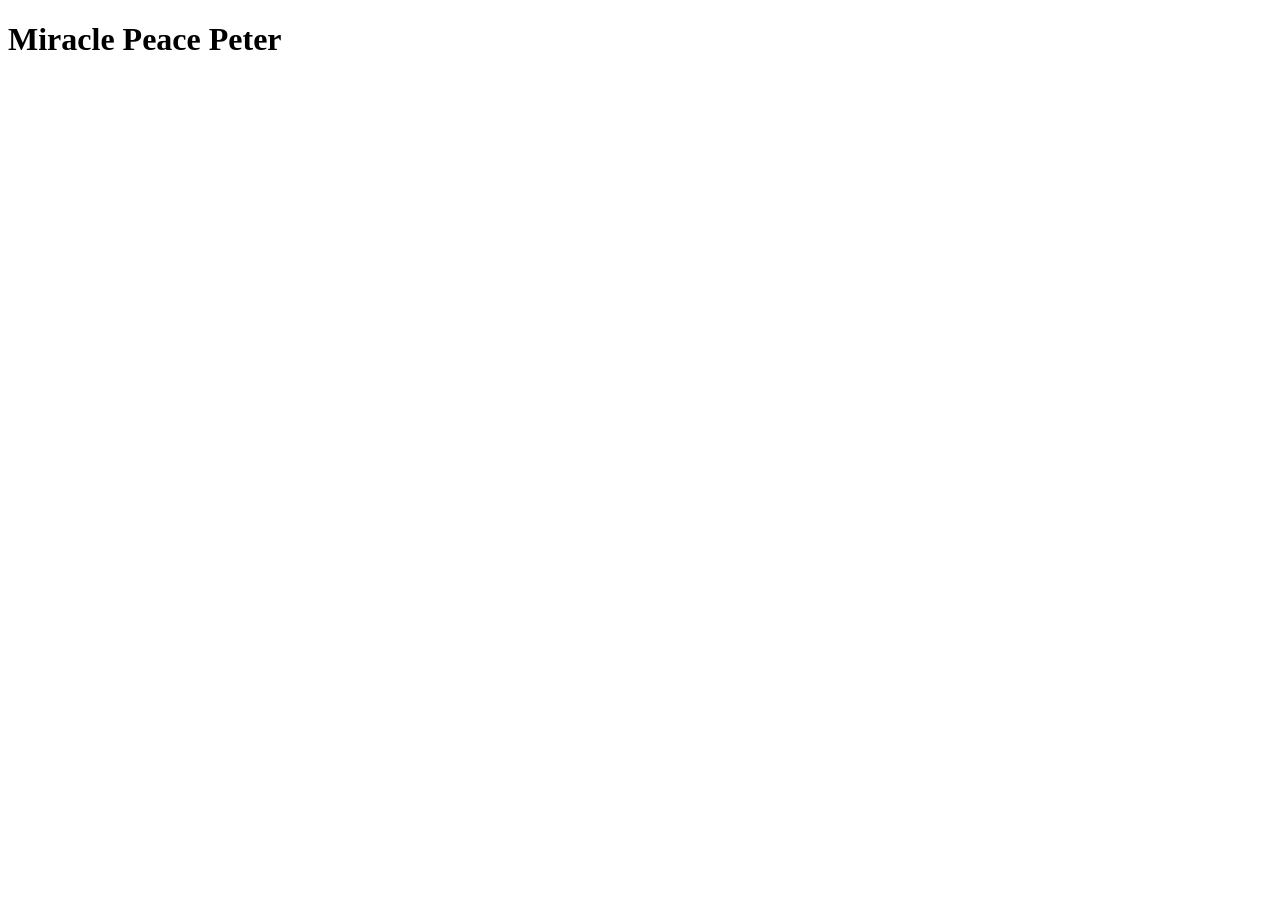
==== index.html @ 1c073b3a "h1" ====
<!DOCTYPE html>
<html lang="en">
<head>
    <meta charset="UTF-8">
    <meta name="viewport" content="width=device-width, initial-scale=1.0">
    <title>Document</title>
</head>
<body>
    <h1>Miracle Peace Peter</h1>
    
</body>
</html>
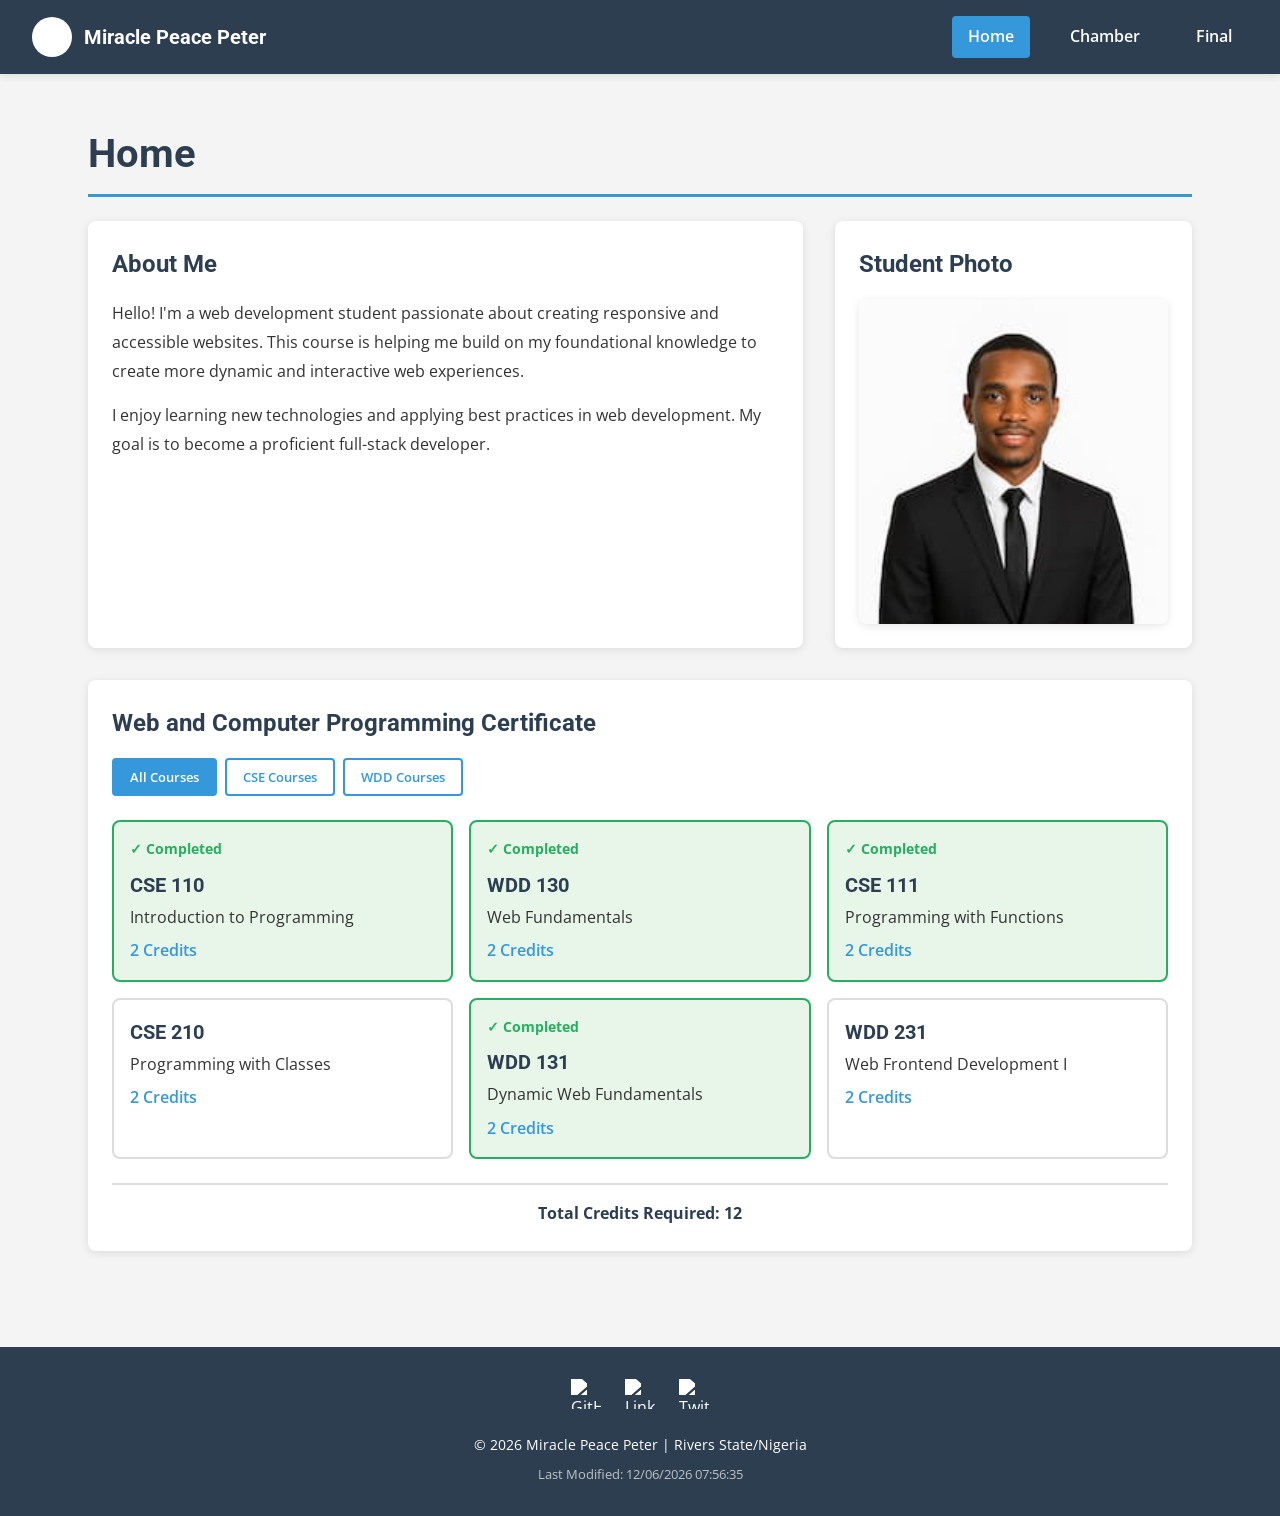
==== commit 3e0a582e: "new prog" ====
--- a/index.html
+++ b/index.html
@@ -1,12 +1,117 @@
 <!DOCTYPE html>
-<html lang="en">
+<html lang="en-US">
+
 <head>
     <meta charset="UTF-8">
     <meta name="viewport" content="width=device-width, initial-scale=1.0">
-    <title>Document</title>
+    <meta name="description" content="WDD 231 - Web Frontend Development I course home page by Miracle Peace Peter">
+    <meta name="author" content="Miracle Peace Peter">
+
+    <title>Miracle Peace Peter - WDD 231</title>
+
+    <!-- Google Fonts -->
+    <link rel="preconnect" href="https://fonts.googleapis.com">
+    <link rel="preconnect" href="https://fonts.gstatic.com" crossorigin>
+    <link href="https://fonts.googleapis.com/css2?family=Roboto:wght@400;700&family=Open+Sans:wght@400;600&display=swap"
+        rel="stylesheet">
+
+    <!-- CSS -->
+    <link rel="stylesheet" href="styles/normalize.css">
+    <link rel="stylesheet" href="styles/small.css">
+    <link rel="stylesheet" href="styles/larger.css">
+
+    <!-- Favicon -->
+    <link rel="icon" href="images/favicon.ico">
 </head>
+
 <body>
-    <h1>Miracle Peace Peter</h1>
-    
+    <header>
+        <div class="logo-container">
+            <img src="images/logo.png" alt="Site Logo" class="logo" width="50" height="50">
+            <span class="site-name">Miracle Peace Peter</span>
+        </div>
+        <button class="hamburger" aria-label="Toggle navigation menu" aria-expanded="false">
+            <span></span>
+            <span></span>
+            <span></span>
+        </button>
+        <nav>
+            <ul class="nav-menu">
+                <li><a href="#" class="active">Home</a></li>
+                <li><a href="#">Chamber</a></li>
+                <li><a href="#">Final</a></li>
+            </ul>
+        </nav>
+    </header>
+
+    <main>
+        <h1>Home</h1>
+
+        <div class="content-grid">
+            <!-- Section 1: About Me -->
+            <section class="about-section">
+                <h2>About Me</h2>
+                <div class="about-content">
+                    <p>Hello! I'm a web development student passionate about creating responsive and accessible
+                        websites. This course is helping me build on my foundational knowledge to create more dynamic
+                        and interactive web experiences.</p>
+                    <p>I enjoy learning new technologies and applying best practices in web development. My goal is to
+                        become a proficient full-stack developer.</p>
+                </div>
+            </section>
+
+            <!-- Section 2: Student Photo -->
+            <section class="photo-section">
+                <h2>Student Photo</h2>
+                <div class="photo-container">
+                    <img src="images/profile.jpg" alt="Miracle Peace Peter - WDD 231 Student" width="300" height="300"
+                        loading="lazy">
+                </div>
+            </section>
+
+            <!-- Section 3: Web Certificate Courses -->
+            <section class="courses-section">
+                <h2>Web and Computer Programming Certificate</h2>
+
+                <div class="filter-buttons">
+                    <button class="filter-btn active" data-filter="all">All Courses</button>
+                    <button class="filter-btn" data-filter="cse">CSE Courses</button>
+                    <button class="filter-btn" data-filter="wdd">WDD Courses</button>
+                </div>
+
+                <div id="courses-container" class="courses-container">
+                    <!-- Courses will be dynamically inserted here -->
+                </div>
+
+                <div class="credits-total">
+                    <p>Total Credits Required: <span id="total-credits">0</span></p>
+                </div>
+            </section>
+        </div>
+    </main>
+
+    <footer>
+        <div class="social-links">
+            <a href="https://github.com/peacemiraclepeter" target="_blank" aria-label="GitHub Profile">
+                <img src="images/github-icon.svg" alt="GitHub" width="30" height="30">
+            </a>
+            <a href="https://www.linkedin.com/in/miracle-peace-peter-7ab9b9265/" target="_blank" aria-label="LinkedIn Profile">
+                <img src="images/linkedin-icon.svg" alt="LinkedIn" width="30" height="30">
+            </a>
+            <a href="https://x.com/Miraclepea76124" target="_blank" aria-label="Twitter Profile">
+                <img src="images/twitter-icon.svg" alt="Twitter" width="30" height="30">
+            </a>
+        </div>
+        <p class="copyright">
+            &copy; <span id="currentyear"></span> Miracle Peace Peter | Rivers State/Nigeria
+        </p>
+        <p id="lastModified" class="last-modified"></p>
+    </footer>
+
+    <!-- JavaScript -->
+    <script src="scripts/navigation.js" defer></script>
+    <script src="scripts/date.js" defer></script>
+    <script src="scripts/courses.js" defer></script>
 </body>
+
 </html>
--- a/styles/small.css
+++ b/styles/small.css
@@ -0,0 +1,323 @@
+/* WDD 231 - Small Screen Styles (Mobile First) */
+:root {
+    --primary-color: #2c3e50;
+    --secondary-color: #3498db;
+    --accent-color: #e74c3c;
+    --success-color: #27ae60;
+    --bg-color: #f4f4f4;
+    --card-bg: #ffffff;
+    --text-color: #333333;
+    --border-color: #dddddd;
+    --shadow: 0 2px 8px rgba(0, 0, 0, 0.1);
+}
+
+body {
+    background-color: var(--bg-color);
+    min-width: 320px;
+}
+
+/* Header Styles */
+header {
+    background-color: var(--primary-color);
+    color: white;
+    padding: 1rem;
+    position: relative;
+    box-shadow: var(--shadow);
+}
+
+.logo-container {
+    display: flex;
+    align-items: center;
+    gap: 0.75rem;
+}
+
+.logo {
+    width: 40px;
+    height: 40px;
+    background-color: white;
+    border-radius: 50%;
+    padding: 5px;
+}
+
+.site-name {
+    font-family: 'Roboto', sans-serif;
+    font-size: 1.25rem;
+    font-weight: 700;
+}
+
+/* Hamburger Menu */
+.hamburger {
+    display: block;
+    position: absolute;
+    right: 1rem;
+    top: 1rem;
+    background: none;
+    border: none;
+    cursor: pointer;
+    padding: 0.5rem;
+    z-index: 100;
+}
+
+.hamburger span {
+    display: block;
+    width: 25px;
+    height: 3px;
+    background-color: white;
+    margin: 5px 0;
+    transition: all 0.3s ease;
+    border-radius: 2px;
+}
+
+.hamburger.active span:nth-child(1) {
+    transform: rotate(45deg) translate(5px, 5px);
+}
+
+.hamburger.active span:nth-child(2) {
+    opacity: 0;
+}
+
+.hamburger.active span:nth-child(3) {
+    transform: rotate(-45deg) translate(7px, -6px);
+}
+
+/* Navigation */
+nav {
+    margin-top: 1rem;
+}
+
+.nav-menu {
+    display: none;
+    flex-direction: column;
+    gap: 0.5rem;
+    padding-top: 1rem;
+}
+
+.nav-menu.active {
+    display: flex;
+}
+
+.nav-menu a {
+    display: block;
+    padding: 0.75rem 1rem;
+    color: white;
+    border-radius: 4px;
+    transition: all 0.3s ease;
+    font-weight: 600;
+}
+
+.nav-menu a:hover,
+.nav-menu a.active {
+    background-color: var(--secondary-color);
+    transform: translateX(5px);
+}
+
+/* Main Content */
+main {
+    max-width: 1200px;
+    margin: 0 auto;
+    padding: 2rem 1rem;
+}
+
+h1 {
+    font-family: 'Roboto', sans-serif;
+    color: var(--primary-color);
+    margin-bottom: 1.5rem;
+    font-size: 2rem;
+    border-bottom: 3px solid var(--secondary-color);
+    padding-bottom: 0.5rem;
+}
+
+h2 {
+    font-family: 'Roboto', sans-serif;
+    color: var(--primary-color);
+    margin-bottom: 1rem;
+    font-size: 1.5rem;
+}
+
+/* Content Grid */
+.content-grid {
+    display: flex;
+    flex-direction: column;
+    gap: 2rem;
+}
+
+/* Sections */
+section {
+    background-color: var(--card-bg);
+    padding: 1.5rem;
+    border-radius: 8px;
+    box-shadow: var(--shadow);
+}
+
+/* About Section */
+.about-content p {
+    margin-bottom: 1rem;
+    line-height: 1.8;
+    color: var(--text-color);
+}
+
+/* Photo Section */
+.photo-container {
+    text-align: center;
+}
+
+.photo-container img {
+    width: 100%;
+    max-width: 300px;
+    height: auto;
+    border-radius: 8px;
+    margin: 0 auto;
+    box-shadow: var(--shadow);
+}
+
+/* Courses Section */
+.filter-buttons {
+    display: flex;
+    flex-wrap: wrap;
+    gap: 0.5rem;
+    margin-bottom: 1.5rem;
+}
+
+.filter-btn {
+    padding: 0.5rem 1rem;
+    border: 2px solid var(--secondary-color);
+    background-color: white;
+    color: var(--secondary-color);
+    border-radius: 4px;
+    font-weight: 600;
+    transition: all 0.3s ease;
+}
+
+.filter-btn:hover {
+    background-color: var(--secondary-color);
+    color: white;
+}
+
+.filter-btn.active {
+    background-color: var(--secondary-color);
+    color: white;
+}
+
+.courses-container {
+    display: grid;
+    gap: 1rem;
+}
+
+.course-card {
+    border: 2px solid var(--border-color);
+    border-radius: 8px;
+    padding: 1rem;
+    background-color: var(--card-bg);
+    transition: all 0.3s ease;
+}
+
+.course-card.completed {
+    background-color: #e8f5e9;
+    border-color: var(--success-color);
+}
+
+.course-card.completed::before {
+    content: "✓ Completed";
+    display: block;
+    color: var(--success-color);
+    font-weight: 700;
+    font-size: 0.875rem;
+    margin-bottom: 0.5rem;
+}
+
+.course-code {
+    font-family: 'Roboto', sans-serif;
+    font-size: 1.25rem;
+    font-weight: 700;
+    color: var(--primary-color);
+    margin-bottom: 0.25rem;
+}
+
+.course-title {
+    color: var(--text-color);
+    margin-bottom: 0.5rem;
+}
+
+.course-credits {
+    color: var(--secondary-color);
+    font-weight: 600;
+}
+
+.credits-total {
+    margin-top: 1.5rem;
+    padding-top: 1rem;
+    border-top: 2px solid var(--border-color);
+    text-align: center;
+    font-weight: 700;
+    color: var(--primary-color);
+}
+
+/* Footer */
+footer {
+    background-color: var(--primary-color);
+    color: white;
+    padding: 2rem 1rem;
+    text-align: center;
+    margin-top: 3rem;
+}
+
+.social-links {
+    display: flex;
+    justify-content: center;
+    gap: 1.5rem;
+    margin-bottom: 1.5rem;
+}
+
+.social-links a {
+    transition: transform 0.3s ease;
+}
+
+.social-links a:hover {
+    transform: translateY(-3px);
+}
+
+.social-links img {
+    width: 30px;
+    height: 30px;
+    filter: brightness(0) invert(1);
+}
+
+.copyright {
+    margin-bottom: 0.5rem;
+    font-size: 0.9rem;
+}
+
+.last-modified {
+    font-size: 0.8rem;
+    color: #bdc3c7;
+    margin-top: 0.5rem;
+}
+
+/* Accessibility */
+.sr-only {
+    position: absolute;
+    width: 1px;
+    height: 1px;
+    padding: 0;
+    margin: -1px;
+    overflow: hidden;
+    clip: rect(0, 0, 0, 0);
+    white-space: nowrap;
+    border-width: 0;
+}
+
+/* Focus styles */
+a:focus,
+button:focus {
+    outline: 3px solid var(--accent-color);
+    outline-offset: 2px;
+}
+
+/* Reduced motion */
+@media (prefers-reduced-motion: reduce) {
+    * {
+        animation-duration: 0.01ms !important;
+        animation-iteration-count: 1 !important;
+        transition-duration: 0.01ms !important;
+    }
+}
--- a/styles/larger.css
+++ b/styles/larger.css
@@ -0,0 +1,90 @@
+/* WDD 231 - Larger Screen Styles (Tablet and Desktop) */
+@media screen and (min-width: 768px) {
+
+    /* Header Layout */
+    header {
+        display: flex;
+        justify-content: space-between;
+        align-items: center;
+        padding: 1rem 2rem;
+    }
+
+    .hamburger {
+        display: none;
+    }
+
+    nav {
+        margin-top: 0;
+    }
+
+    .nav-menu {
+        display: flex !important;
+        flex-direction: row;
+        gap: 1.5rem;
+        padding-top: 0;
+    }
+
+    .nav-menu a {
+        padding: 0.5rem 1rem;
+    }
+
+    .nav-menu a:hover,
+    .nav-menu a.active {
+        transform: none;
+        background-color: var(--secondary-color);
+        border-radius: 4px;
+    }
+
+    /* Main Content */
+    main {
+        padding: 2rem;
+    }
+
+    h1 {
+        font-size: 2.5rem;
+    }
+
+    /* Two Column Layout for About and Photo */
+    .content-grid {
+        display: grid;
+        grid-template-columns: 1fr 1fr;
+        gap: 2rem;
+    }
+
+    .about-section {
+        grid-column: 1;
+    }
+
+    .photo-section {
+        grid-column: 2;
+    }
+
+    .courses-section {
+        grid-column: 1 / -1;
+    }
+
+    /* Courses Grid */
+    .courses-container {
+        grid-template-columns: repeat(auto-fit, minmax(250px, 1fr));
+    }
+
+    /* Photo styling */
+    .photo-container img {
+        max-width: 100%;
+        height: auto;
+    }
+}
+
+@media screen and (min-width: 1024px) {
+    main {
+        padding: 3rem;
+    }
+
+    .content-grid {
+        grid-template-columns: 2fr 1fr;
+    }
+
+    .courses-container {
+        grid-template-columns: repeat(3, 1fr);
+    }
+}
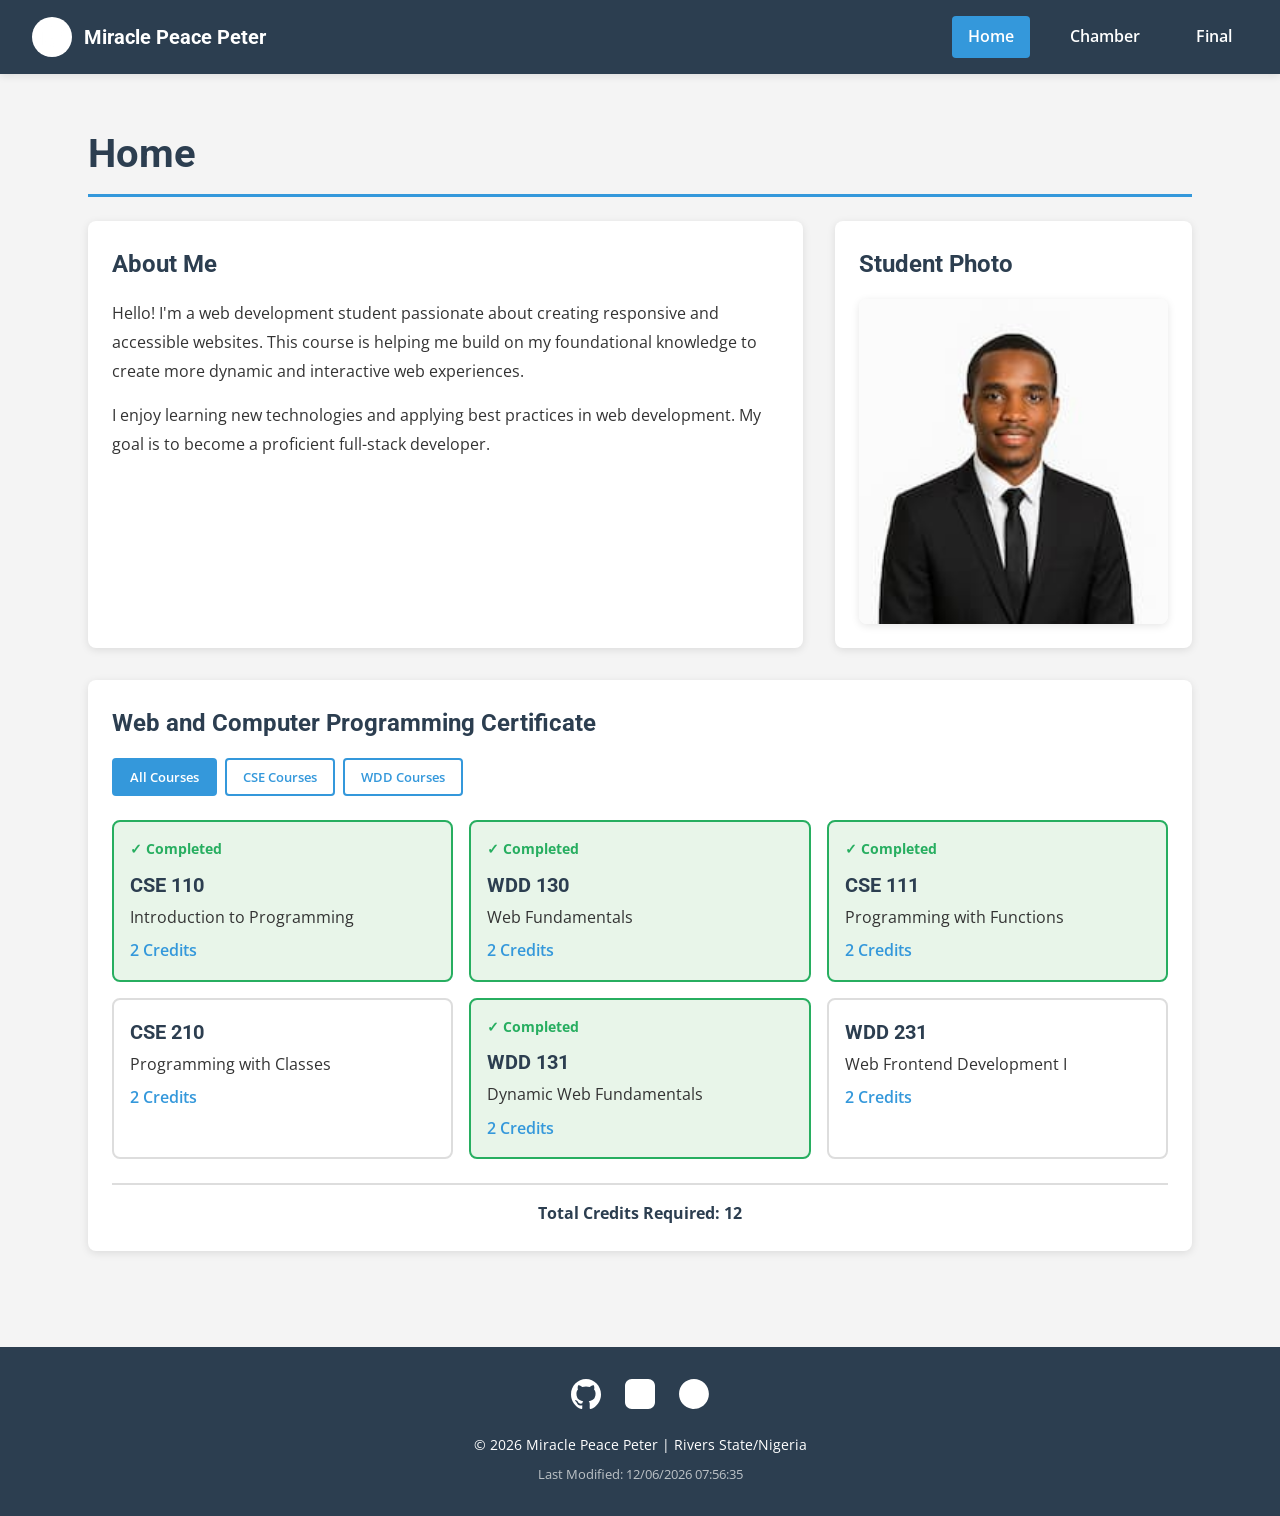
==== commit b95b5efd: "new" ====
--- a/index.html
+++ b/index.html
@@ -93,13 +93,13 @@
     <footer>
         <div class="social-links">
             <a href="https://github.com/peacemiraclepeter" target="_blank" aria-label="GitHub Profile">
-                <img src="images/github-icon.svg" alt="GitHub" width="30" height="30">
+                <img src="images/github-142-svgrepo-com (1).svg" alt="GitHub" width="30" height="30">
             </a>
             <a href="https://www.linkedin.com/in/miracle-peace-peter-7ab9b9265/" target="_blank" aria-label="LinkedIn Profile">
-                <img src="images/linkedin-icon.svg" alt="LinkedIn" width="30" height="30">
+                <img src="images/linkedin-app-icon_svgstack_com_15441773531161.svg" alt="LinkedIn" width="30" height="30">
             </a>
             <a href="https://x.com/Miraclepea76124" target="_blank" aria-label="Twitter Profile">
-                <img src="images/twitter-icon.svg" alt="Twitter" width="30" height="30">
+                <img src="images/x-logo_svgstack_com_5651773531115.svg" alt="Twitter" width="30" height="30">
             </a>
         </div>
         <p class="copyright">
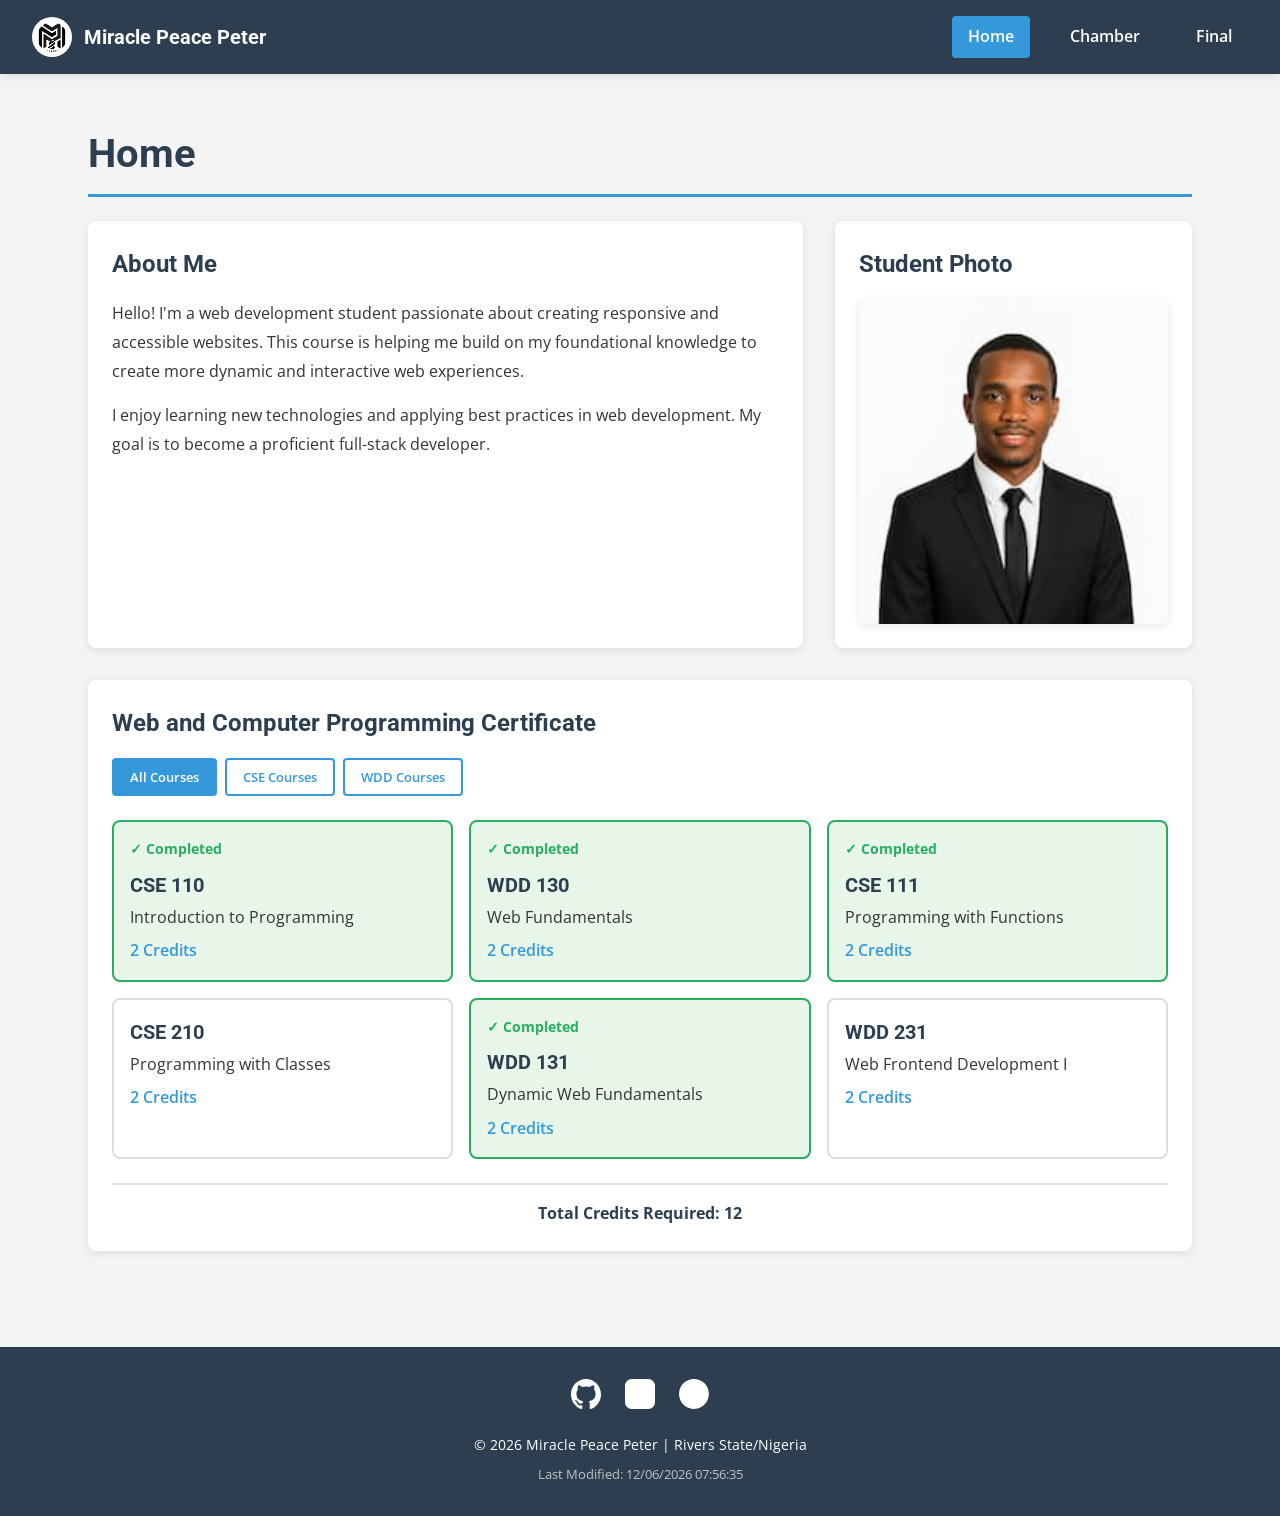
==== commit bc36fee2: "LOGS" ====
--- a/index.html
+++ b/index.html
@@ -27,7 +27,7 @@
 <body>
     <header>
         <div class="logo-container">
-            <img src="images/logo.png" alt="Site Logo" class="logo" width="50" height="50">
+            <img src="images/logo.jpg" alt="Site Logo" class="logo" width="50" height="50">
             <span class="site-name">Miracle Peace Peter</span>
         </div>
         <button class="hamburger" aria-label="Toggle navigation menu" aria-expanded="false">
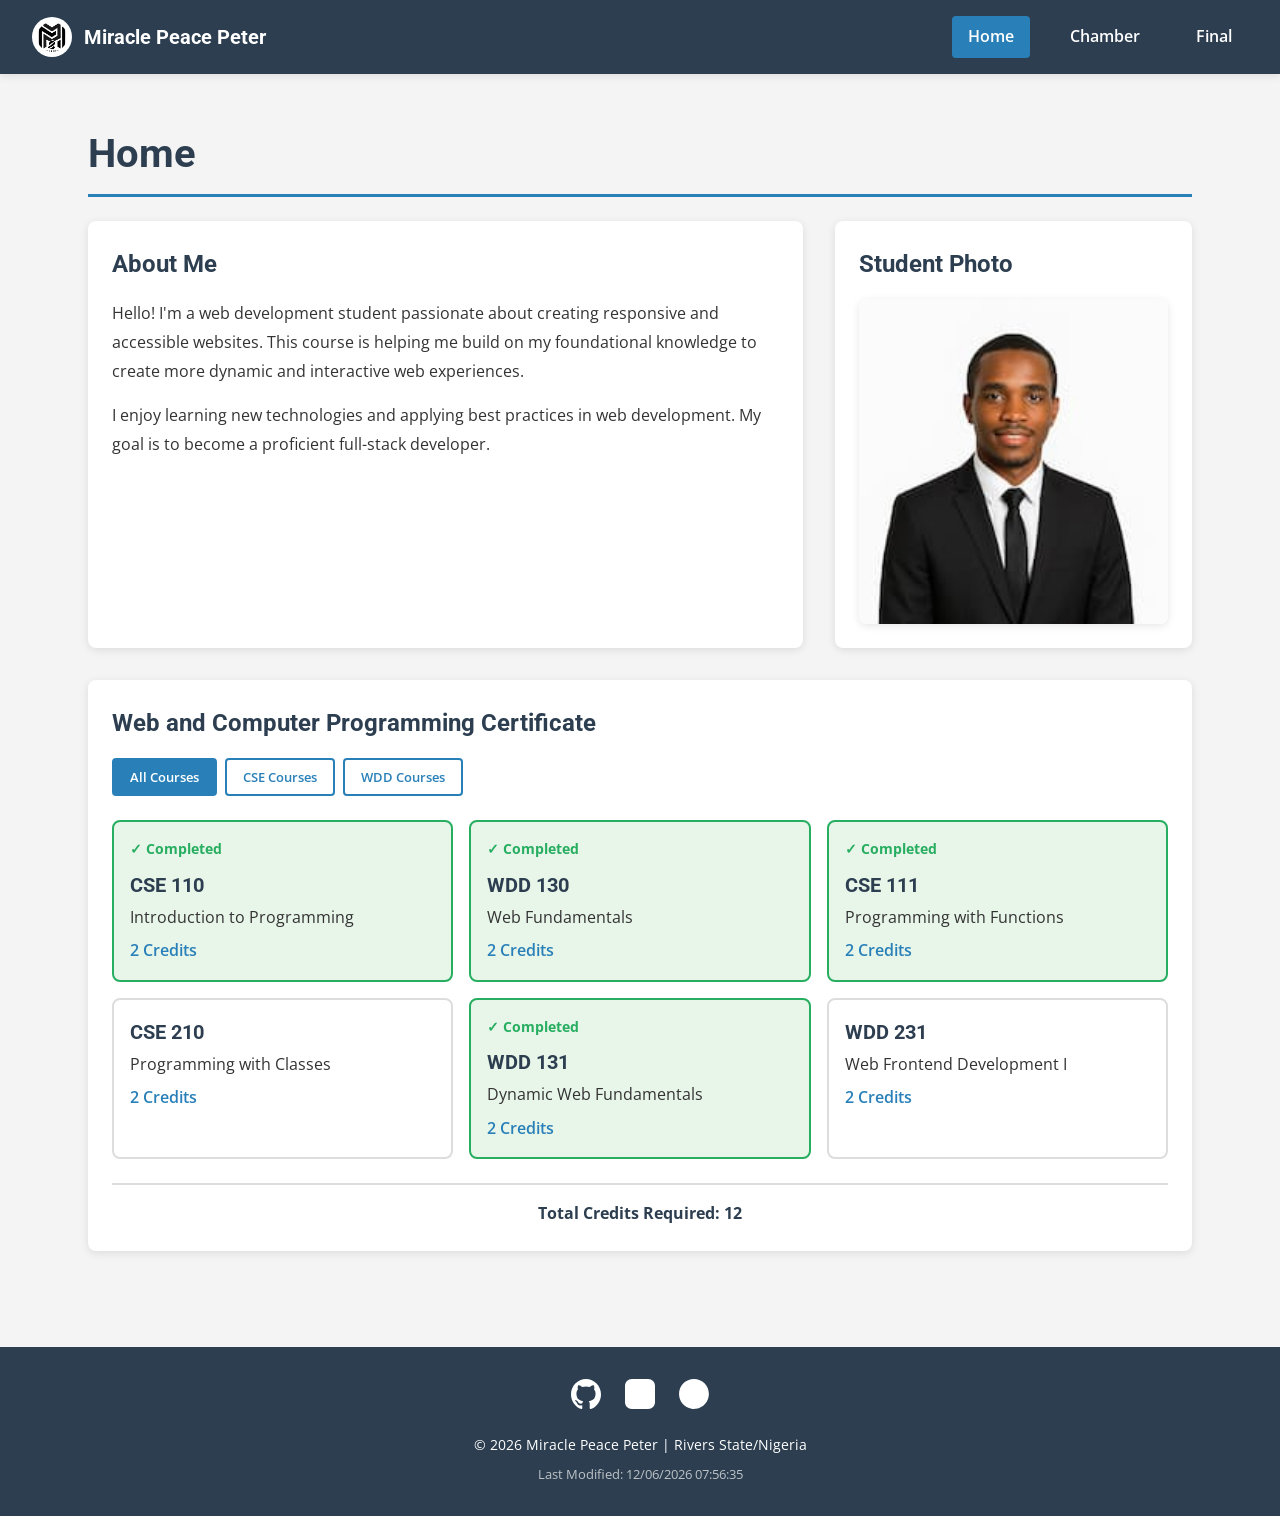
==== commit b35be8db: "commitment" ====
--- a/index.html
+++ b/index.html
@@ -25,6 +25,10 @@
 </head>
 
 <body>
+        <!-- JavaScript -->
+    <script src="scripts/navigation.js" defer></script>
+    <script src="scripts/date.js" defer></script>
+    <script src="scripts/courses.js" defer></script>
     <header>
         <div class="logo-container">
             <img src="images/logo.jpg" alt="Site Logo" class="logo" width="50" height="50">
@@ -93,13 +97,13 @@
     <footer>
         <div class="social-links">
             <a href="https://github.com/peacemiraclepeter" target="_blank" aria-label="GitHub Profile">
-                <img src="images/github-142-svgrepo-com (1).svg" alt="GitHub" width="30" height="30">
+                <img src="images/github.svg" alt="GitHub logo image" width="30" height="30">
             </a>
             <a href="https://www.linkedin.com/in/miracle-peace-peter-7ab9b9265/" target="_blank" aria-label="LinkedIn Profile">
-                <img src="images/linkedin-app-icon_svgstack_com_15441773531161.svg" alt="LinkedIn" width="30" height="30">
+                <img src="images/linkedin.svg" alt="LinkedIn logo image" width="30" height="30">
             </a>
             <a href="https://x.com/Miraclepea76124" target="_blank" aria-label="Twitter Profile">
-                <img src="images/x-logo_svgstack_com_5651773531115.svg" alt="Twitter" width="30" height="30">
+                <img src="images/twitter.svg" alt="Twitter logo image" width="30" height="30">
             </a>
         </div>
         <p class="copyright">
@@ -108,10 +112,7 @@
         <p id="lastModified" class="last-modified"></p>
     </footer>
 
-    <!-- JavaScript -->
-    <script src="scripts/navigation.js" defer></script>
-    <script src="scripts/date.js" defer></script>
-    <script src="scripts/courses.js" defer></script>
+
 </body>
 
 </html>
--- a/styles/small.css
+++ b/styles/small.css
@@ -1,7 +1,7 @@
-/* WDD 231 - Small Screen Styles (Mobile First) */
 :root {
-    --primary-color: #2c3e50;
-    --secondary-color: #3498db;
+        --primary-color: #2c3e50;
+    --secondary-color: #2980b9;
+    --secondary-light: #3498db;
     --accent-color: #e74c3c;
     --success-color: #27ae60;
     --bg-color: #f4f4f4;
@@ -11,12 +11,72 @@
     --shadow: 0 2px 8px rgba(0, 0, 0, 0.1);
 }
 
+nav {
+    margin-top: 1rem;
+}
+
+.nav-menu {
+    display: none;
+    flex-direction: column;
+    gap: 0.5rem;
+    padding-top: 1rem;
+}
+
+.nav-menu.active {
+    display: flex;
+}
+
+.nav-menu a {
+    display: block;
+    padding: 0.75rem 1rem;
+    color: white;
+    border-radius: 4px;
+    transition: all 0.3s ease;
+    font-weight: 600;
+}
+
+.nav-menu a:hover,
+.nav-menu a.active {
+    background-color: var(--secondary-color);
+    transform: translateX(5px);
+}
+
+
+.filter-buttons {
+    display: flex;
+    flex-wrap: wrap;
+    gap: 0.5rem;
+    margin-bottom: 1.5rem;
+}
+
+.filter-btn {
+    padding: 0.5rem 1rem;
+    border: 2px solid var(--secondary-color);
+    background-color: white;
+    color: var(--secondary-color);
+
+    border-radius: 4px;
+    font-weight: 600;
+    transition: all 0.3s ease;
+}
+
+.filter-btn:hover {
+    background-color: var(--secondary-color);
+    color: white;
+}
+
+.filter-btn.active {
+    background-color: var(--secondary-color);
+    color: white;
+}
+
+
+
 body {
     background-color: var(--bg-color);
     min-width: 320px;
 }
 
-/* Header Styles */
 header {
     background-color: var(--primary-color);
     color: white;
@@ -103,6 +163,7 @@
     border-radius: 4px;
     transition: all 0.3s ease;
     font-weight: 600;
+    text-decoration: none;
 }
 
 .nav-menu a:hover,
@@ -186,6 +247,7 @@
     border-radius: 4px;
     font-weight: 600;
     transition: all 0.3s ease;
+    cursor: pointer;
 }
 
 .filter-btn:hover {
@@ -201,6 +263,7 @@
 .courses-container {
     display: grid;
     gap: 1rem;
+    grid-template-columns: 1fr;
 }
 
 .course-card {
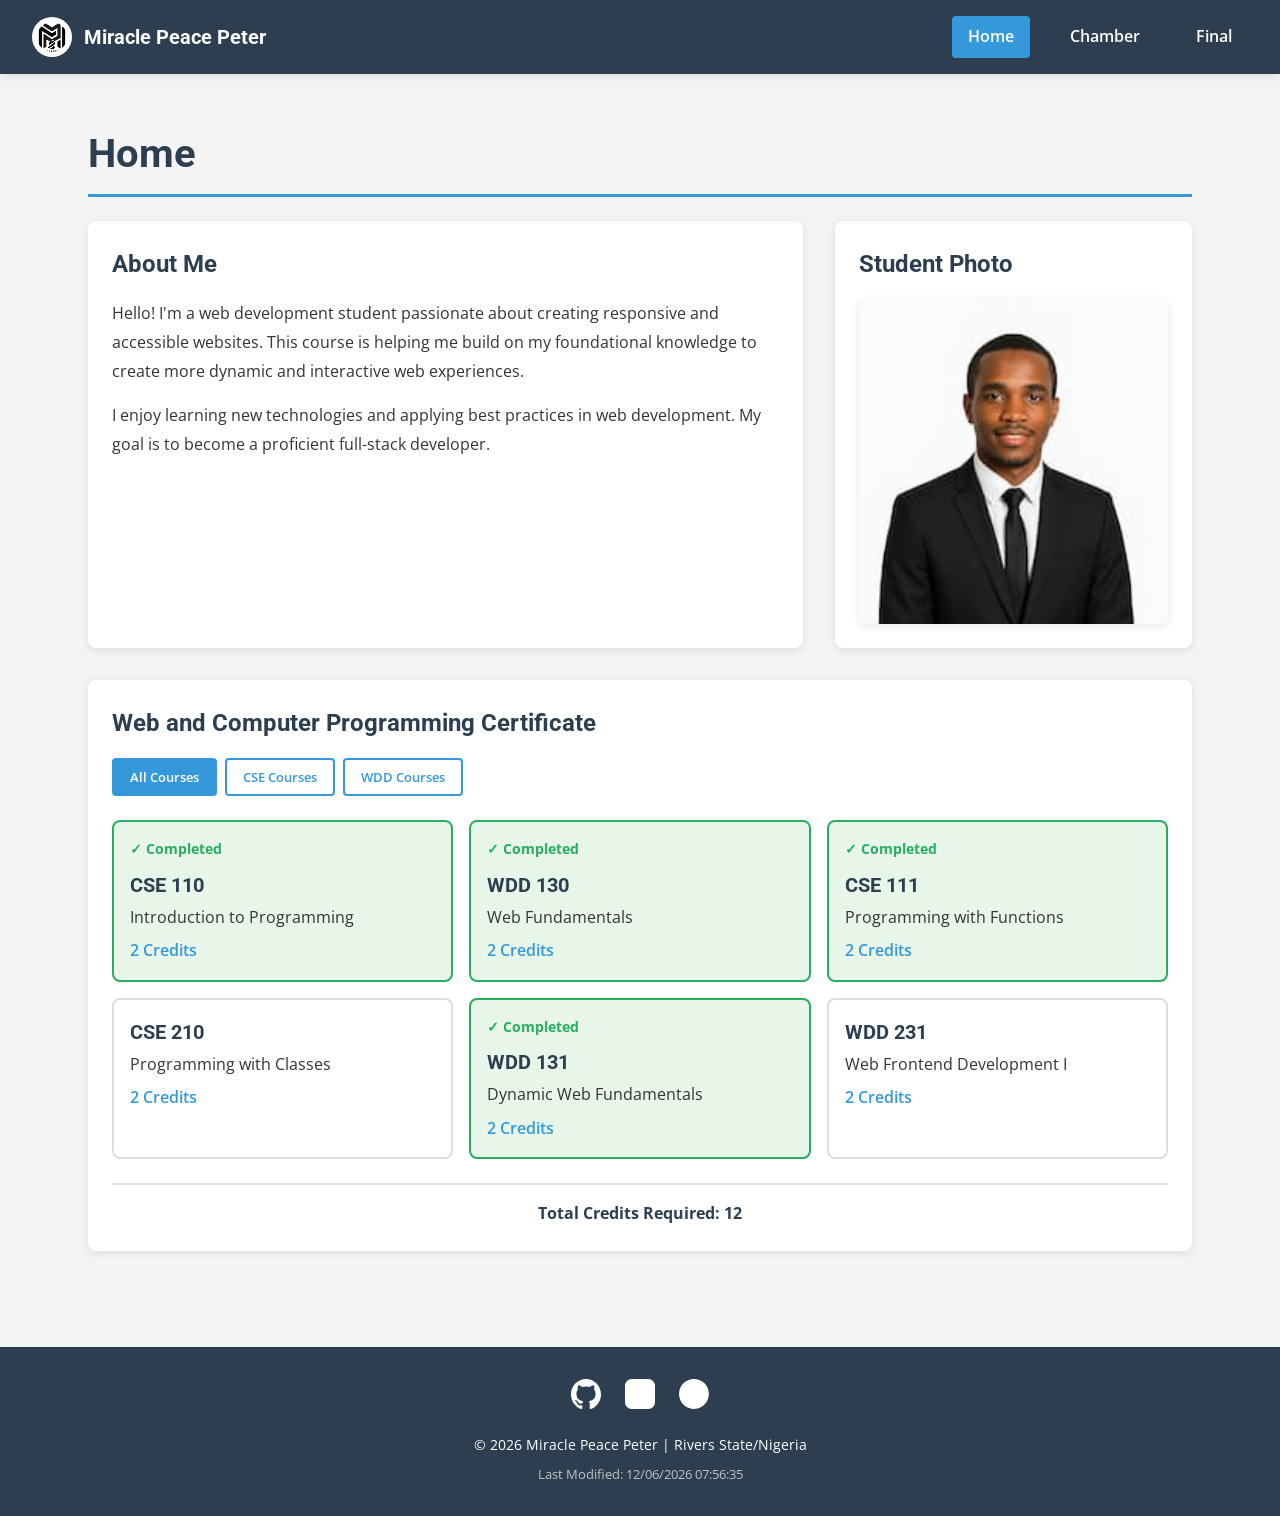
==== commit aa3133b4: "yt" ====
--- a/index.html
+++ b/index.html
@@ -103,7 +103,7 @@
                 <img src="images/linkedin.svg" alt="LinkedIn logo image" width="30" height="30">
             </a>
             <a href="https://x.com/Miraclepea76124" target="_blank" aria-label="Twitter Profile">
-                <img src="images/twitter.svg" alt="Twitter logo image" width="30" height="30">
+                <img src="images/twitterm.svg" alt="Twitter logo image" width="30" height="30">
             </a>
         </div>
         <p class="copyright">
--- a/styles/small.css
+++ b/styles/small.css
@@ -1,7 +1,7 @@
+/* WDD 231 - Small Screen Styles (Mobile First) */
 :root {
-        --primary-color: #2c3e50;
-    --secondary-color: #2980b9;
-    --secondary-light: #3498db;
+    --primary-color: #2c3e50;
+    --secondary-color: #3498db;
     --accent-color: #e74c3c;
     --success-color: #27ae60;
     --bg-color: #f4f4f4;
@@ -11,72 +11,12 @@
     --shadow: 0 2px 8px rgba(0, 0, 0, 0.1);
 }
 
-nav {
-    margin-top: 1rem;
-}
-
-.nav-menu {
-    display: none;
-    flex-direction: column;
-    gap: 0.5rem;
-    padding-top: 1rem;
-}
-
-.nav-menu.active {
-    display: flex;
-}
-
-.nav-menu a {
-    display: block;
-    padding: 0.75rem 1rem;
-    color: white;
-    border-radius: 4px;
-    transition: all 0.3s ease;
-    font-weight: 600;
-}
-
-.nav-menu a:hover,
-.nav-menu a.active {
-    background-color: var(--secondary-color);
-    transform: translateX(5px);
-}
-
-
-.filter-buttons {
-    display: flex;
-    flex-wrap: wrap;
-    gap: 0.5rem;
-    margin-bottom: 1.5rem;
-}
-
-.filter-btn {
-    padding: 0.5rem 1rem;
-    border: 2px solid var(--secondary-color);
-    background-color: white;
-    color: var(--secondary-color);
-
-    border-radius: 4px;
-    font-weight: 600;
-    transition: all 0.3s ease;
-}
-
-.filter-btn:hover {
-    background-color: var(--secondary-color);
-    color: white;
-}
-
-.filter-btn.active {
-    background-color: var(--secondary-color);
-    color: white;
-}
-
-
-
 body {
     background-color: var(--bg-color);
     min-width: 320px;
 }
 
+/* Header Styles */
 header {
     background-color: var(--primary-color);
     color: white;
@@ -163,7 +103,6 @@
     border-radius: 4px;
     transition: all 0.3s ease;
     font-weight: 600;
-    text-decoration: none;
 }
 
 .nav-menu a:hover,
@@ -247,7 +186,6 @@
     border-radius: 4px;
     font-weight: 600;
     transition: all 0.3s ease;
-    cursor: pointer;
 }
 
 .filter-btn:hover {
@@ -263,7 +201,6 @@
 .courses-container {
     display: grid;
     gap: 1rem;
-    grid-template-columns: 1fr;
 }
 
 .course-card {
--- a/styles/larger.css
+++ b/styles/larger.css
@@ -1,7 +1,5 @@
-/* WDD 231 - Larger Screen Styles (Tablet and Desktop) */
 @media screen and (min-width: 768px) {
 
-    /* Header Layout */
     header {
         display: flex;
         justify-content: space-between;
@@ -35,7 +33,6 @@
         border-radius: 4px;
     }
 
-    /* Main Content */
     main {
         padding: 2rem;
     }
@@ -44,7 +41,6 @@
         font-size: 2.5rem;
     }
 
-    /* Two Column Layout for About and Photo */
     .content-grid {
         display: grid;
         grid-template-columns: 1fr 1fr;
@@ -63,12 +59,11 @@
         grid-column: 1 / -1;
     }
 
-    /* Courses Grid */
+
     .courses-container {
         grid-template-columns: repeat(auto-fit, minmax(250px, 1fr));
     }
 
-    /* Photo styling */
     .photo-container img {
         max-width: 100%;
         height: auto;
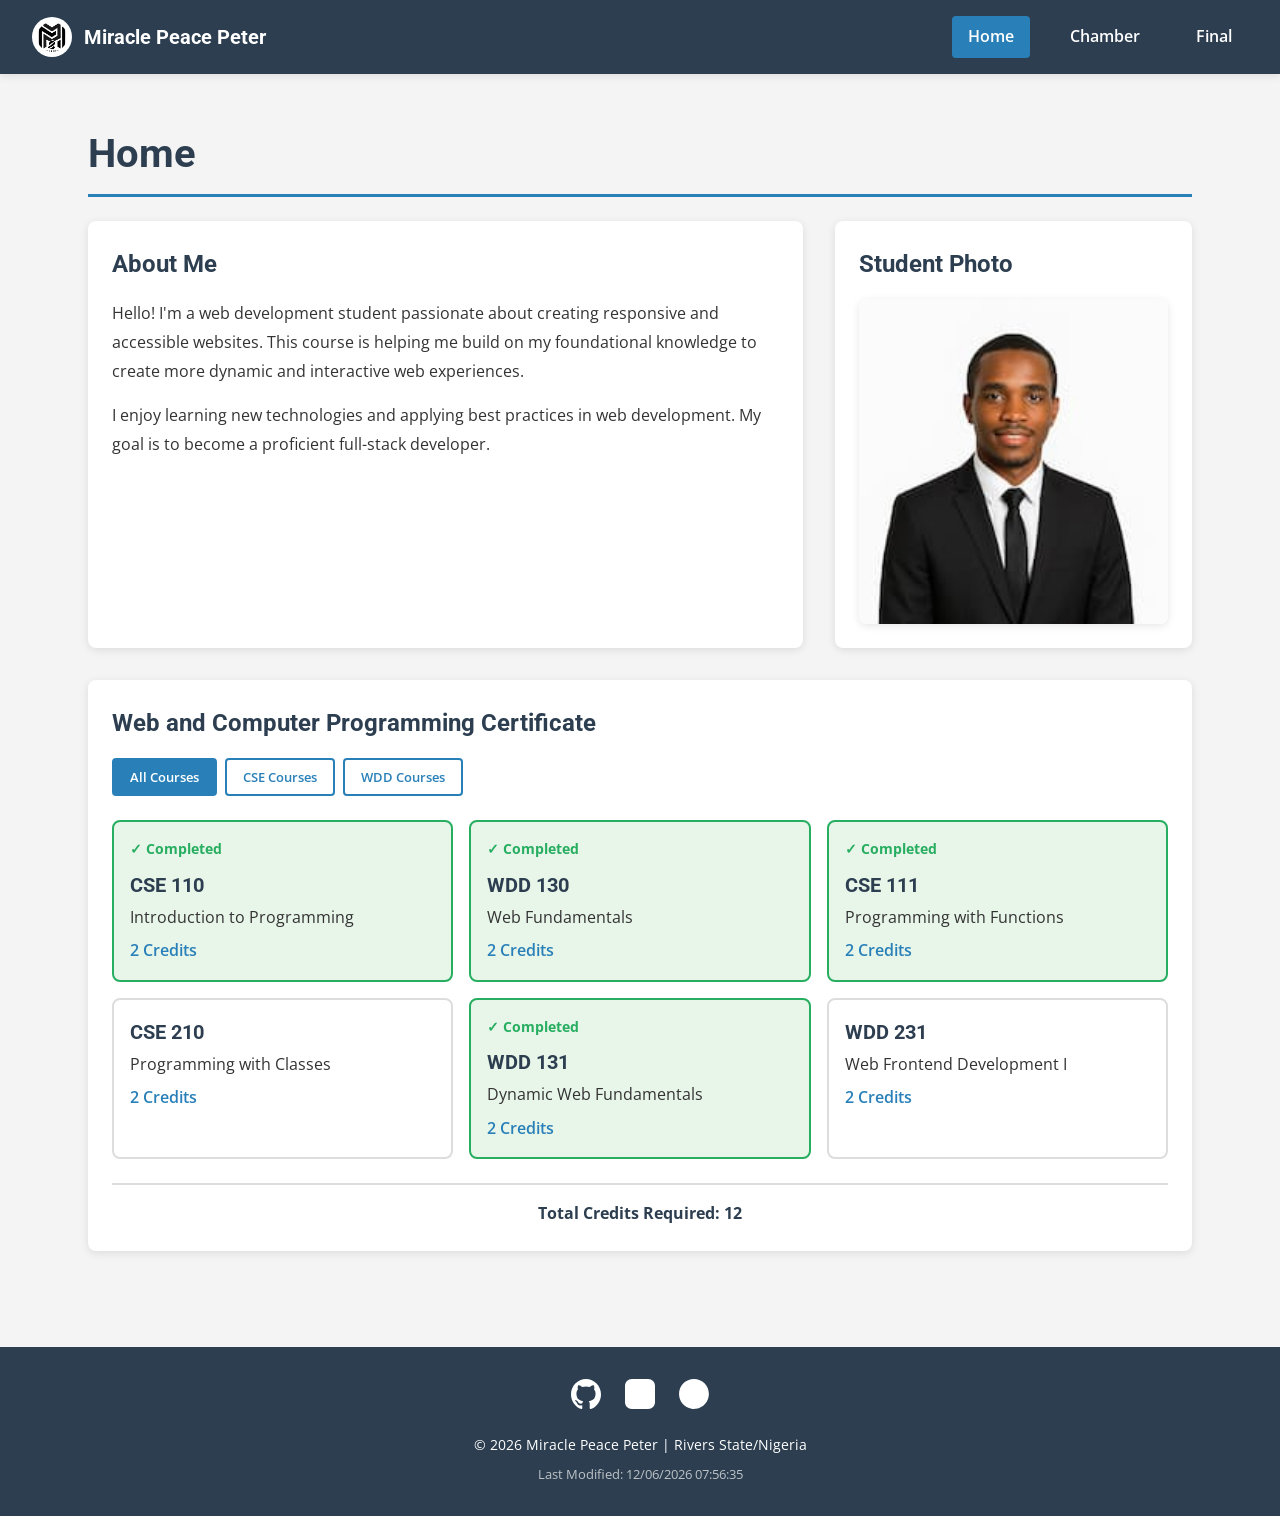
==== commit 9ef7facd: "ad" ====
--- a/index.html
+++ b/index.html
@@ -42,8 +42,8 @@
         <nav>
             <ul class="nav-menu">
                 <li><a href="#" class="active">Home</a></li>
-                <li><a href="#">Chamber</a></li>
-                <li><a href="#">Final</a></li>
+                <li><a href="chamber/index.html">Chamber</a></li>
+                <li><a href="finalproject/index.html">Final</a></li>
             </ul>
         </nav>
     </header>
--- a/styles/small.css
+++ b/styles/small.css
@@ -1,7 +1,7 @@
 /* WDD 231 - Small Screen Styles (Mobile First) */
 :root {
     --primary-color: #2c3e50;
-    --secondary-color: #3498db;
+    --secondary-color: #2980b9;
     --accent-color: #e74c3c;
     --success-color: #27ae60;
     --bg-color: #f4f4f4;
@@ -186,6 +186,7 @@
     border-radius: 4px;
     font-weight: 600;
     transition: all 0.3s ease;
+    cursor: pointer;
 }
 
 .filter-btn:hover {
@@ -201,6 +202,7 @@
 .courses-container {
     display: grid;
     gap: 1rem;
+    grid-template-columns: 1fr;
 }
 
 .course-card {
